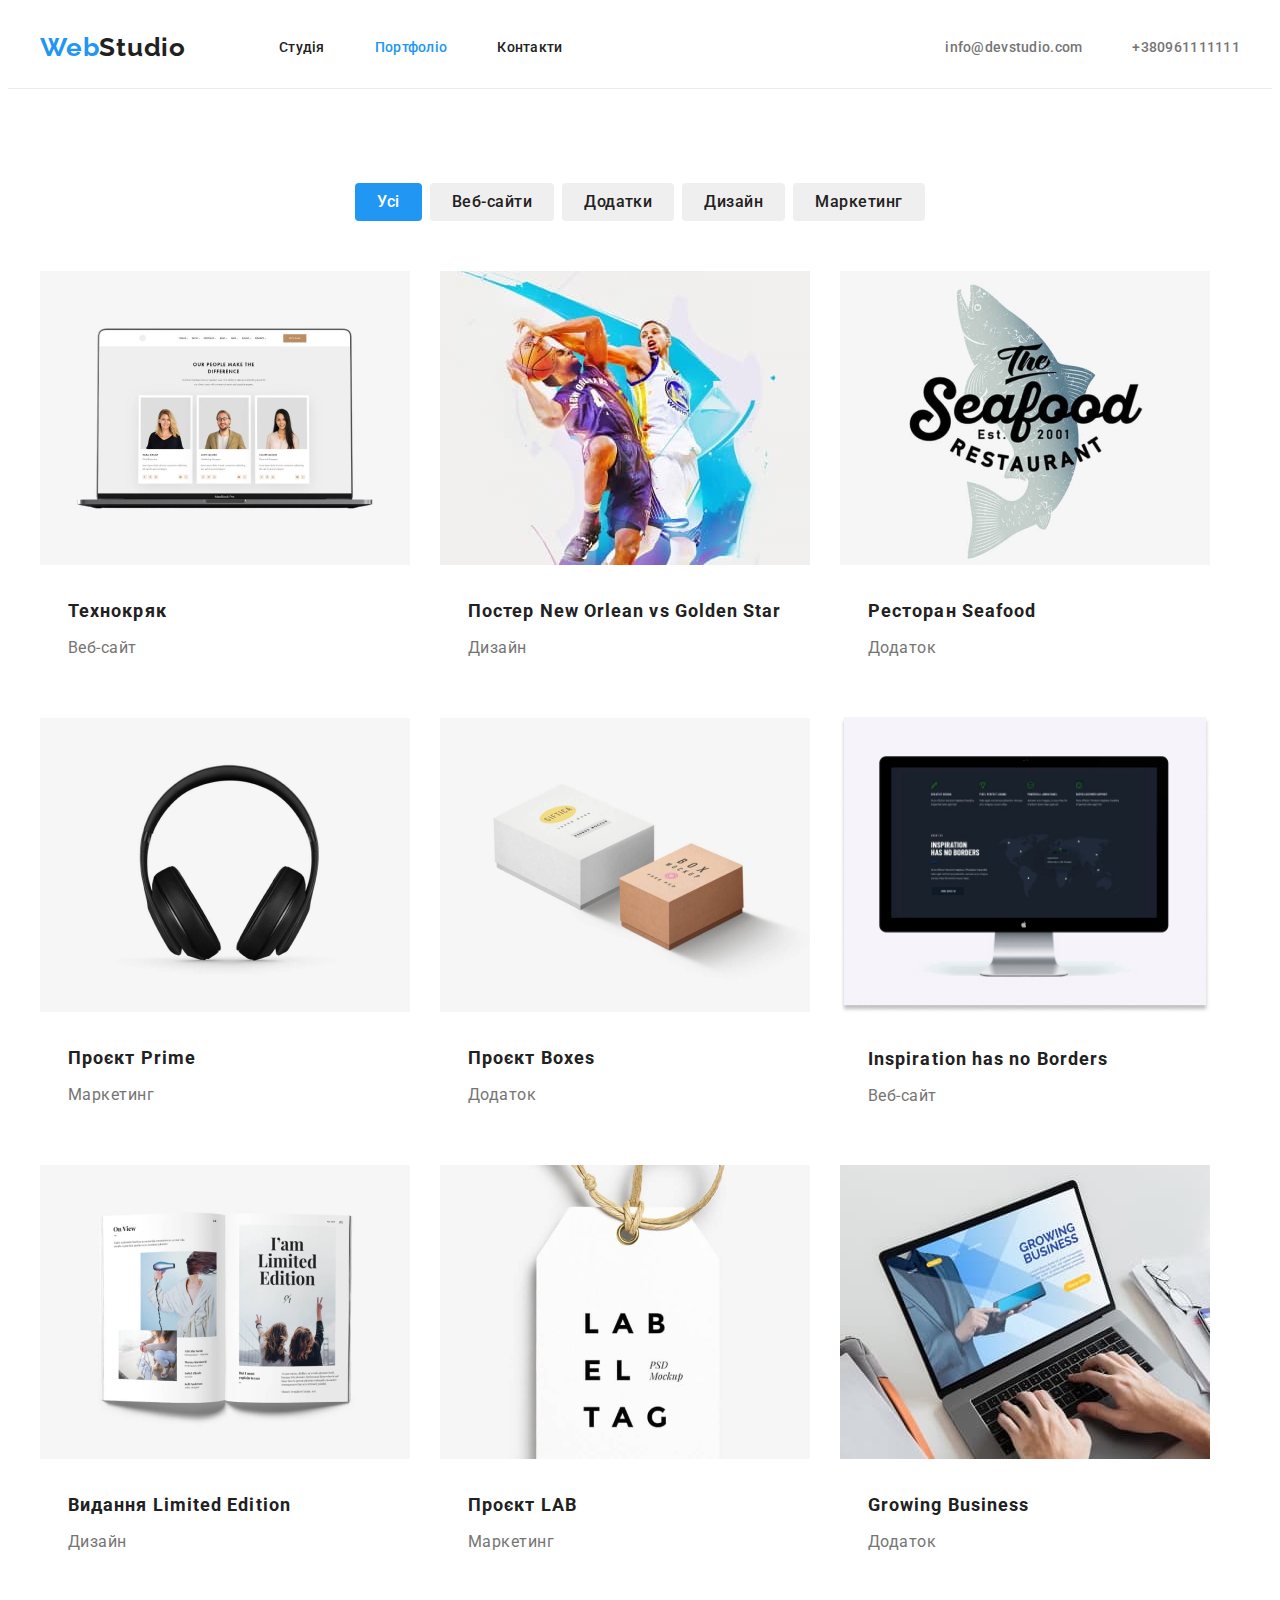
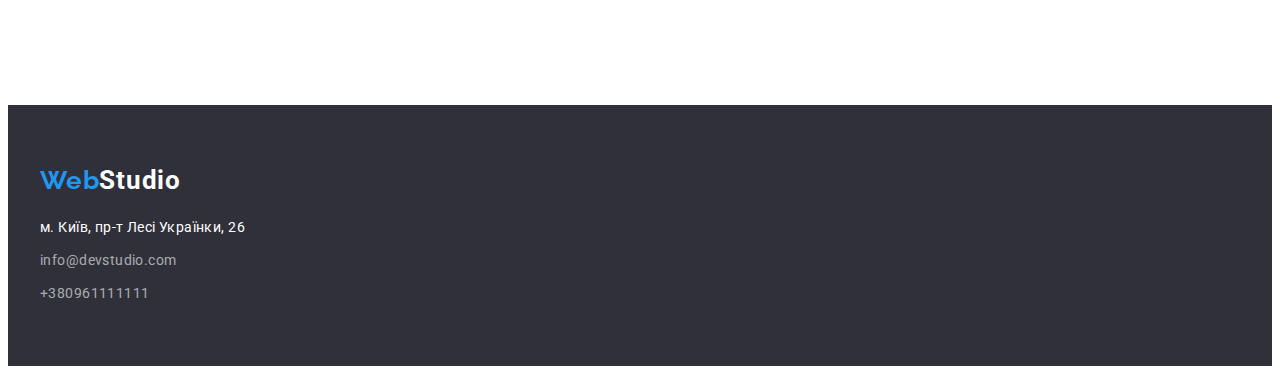
==== portfolio.html @ 46d32813 "доробив" ====
<!DOCTYPE html>
<html lang="en">

<head>
    <meta charset="UTF-8">
    <meta http-equiv="X-UA-Compatible" content="IE=edge">
    <meta name="viewport" content="width=device-width, initial-scale=1.0">
    <title>Document</title>
    <link
        href="https://fonts.googleapis.com/css2?family=Raleway:wght@700&family=Roboto:wght@400;500;700;900&display=swap"
        rel="stylesheet" />
    <link rel="stylesheet" href="https://cdnjs.cloudflare.com/ajax/libs/modern-normalize/1.1.0/modern-normalize.min.css"
        integrity="sha512-wpPYUAdjBVSE4KJnH1VR1HeZfpl1ub8YT/NKx4PuQ5NmX2tKuGu6U/JRp5y+Y8XG2tV+wKQpNHVUX03MfMFn9Q=="
        crossorigin="anonymous" referrerpolicy="no-referrer" />
        <link rel="stylesheet" href="./css/styles.css" />
</head>
    <body class="page">
        <!--Шапка сайта-->
    <header class="page-header">
        <div class="container">
            <nav class="main-nav">
                <a href="./index.html"><span class="logo">Web</span><span class="studio">Studio</span></a>
                <ul class="site-nav list">
                    <li class="item"><a href="./index.html" class="link">Студія</a></li>
                    <li class="item"><a href="Портфоліо" class="link current">Портфоліо</a></li>
                    <li class="item"><a href="Контакти" class="link">Контакти</a></li>
                </ul>
            </nav>
                <ul class="auth-nav list">
                    <li class="item"><a href="mailto:info@devstudio.com" class="link">info@devstudio.com</a></li>
                    <li class="item"><a href="tel:+380961111111" class="link">+380961111111</a></li>
                </ul>
        </div>
    </header>

    <!--Контент страници портфолио-->
    <section class="section">
      <div class="container">
        <ul class="button-list list">
            <li><button type="button" class="button-applications current">Усі</button></li>
            <li><button type="button" class="button-applications">Веб-сайти</button></li>
            <li><button type="button" class="button-applications">Додатки</button></li>
            <li><button type="button" class="button-applications">Дизайн</button></li>
            <li><button type="button" class="button-applications">Маркетинг</button></li>
        </ul>
      </div>
            <div class="container-img list">
                <a href="" class="flex-container">
                    <img src="./images/img6.jpg" alt="фото ноутбука" width="370">
                    <div class="desing-page">
                        <h2 class="desing-list">Технокряк</h2>
                        <p class="desing-title">Веб-сайт</p>
                    </div> 
                </a>
                      
                <a href="" class="flex-container">
                    <img src="./images/img7.jpg" alt="фото спортсмени" width="370">
                    <div class="desing-page">
                        <h2 class="desing-list">Постер New Orlean vs Golden Star</h2>
                        <p class="desing-title">Дизайн</p>
                    </div>
                </a>
            
                <a href="" class="flex-container">
                    <img src="./images/img8.jpg" alt="фото логотип ресторану" width="370">
                    <div class="desing-page">
                        <h2 class="desing-list">Ресторан Seafood</h2>
                        <p class="desing-title">Додаток</p>
                    </div>
                </a>
            
                <a href="" class="flex-container">
                    <img src="./images/img9.jpg" alt="фото навушники" width="370">
                    <div class="desing-page">
                        <h2 class="desing-list">Проєкт Prime</h2>
                        <p class="desing-title">Маркетинг</p>
                    </div>
                </a>
            
                <a href="" class="flex-container">
                    <img src="./images/img10.jpg" alt="фото коробок" width="370">
                    <div class="desing-page">
                        <h2 class="desing-list">Проєкт Boxes</h2>
                        <p class="desing-title">Додаток</p>
                    </div>
                </a>
            
                <a href="" class="flex-container">
                    <img src="./images/img11.jpg" alt="фото монітора" width="370">
                    <div class="desing-page">
                        <h2 class="desing-list">Inspiration has no Borders</h2>
                        <p class="desing-title">Веб-сайт</p>
                    </div>
                </a>
            
                <a href="" class="flex-container">
                    <img src="./images/img12.jpg" alt="фото книжки" width="370">
                    <div class="desing-page">
                        <h2 class="desing-list">Видання Limited Edition</h2>
                        <p class="desing-title">Дизайн</p>
                    </div>
                </a>
            
                <a href="" class="flex-container">
                    <img src="./images/img13.jpg" alt="фото етикетки" width="370">
                    <div class="desing-page">
                        <h2 class="desing-list">Проєкт LAB</h2>
                        <p class="desing-title">Маркетинг</p>
                    </div>
                </a>
           
                <a href="" class="flex-container">
                    <img src="./images/img14.jpg" alt="фото руки на ноутбуці" width="370">
                    <div class="desing-page">
                        <h2 class="desing-list">Growing Business</h2>
                        <p class="desing-title">Додаток</p>
                    </div>
                </a>
    </div>
    </section>

    <!--Футер-->

    <footer class="footer">
        <div class="container">
            <a href="./index.html" class="logotipo"><span class="logo">Web</span><span class="tipo">Studio</span></a>
    
            <address class="address">
                <a href="https://www.google.com.ua/maps/place/%D0%B1%D1%83%D0%BB.+%D0%9B%D0%B5%D1%81%D0%B8+%D0%A3%D0%BA%D1%80%D0%B0%D0%B8%D0%BD%D0%BA%D0%B8,+26,+%D0%9A%D0%B8%D0%B5%D0%B2,+02000/@50.4265807,30.5383858,17z/data=!3m1!4b1!4m5!3m4!1s0x40d4cf0e033ecbe9:0x57a4dffefec77da0!8m2!3d50.4265807!4d30.5383858?hl=ru"
                    target="_blank" rel="noopener noreferrer" class="address-city"> м. Київ, пр-т Лесі Українки, 26</a>
                <ul class="address-list">
                    <li class="top-list">
                        <a href="mailto:info@devstudio.com" class="address-mail">info@devstudio.com</a>
                    </li>
                    <li class="top-list">
                        <a href="tel:+380961111111" class="address-tel">+380961111111</a>
                    </li>
                </ul>
        </div>
        </address>
    </footer>
</body>

</html>
---- css/styles.css ----
:root {
  --primary-text-color: #212121;
  --title-text-color: #757575;
  --accent-color: #2196f3;
  --primary-white-color: #ffffff;
  --primary-black-color: #2f303a;
  --title-white-color: rgba(255, 255, 255, 0.6);
}

p, 
h1, 
h2, 
h3, 
h4, 
h5, 
h6 {
  margin: 0;
}

ul {
  margin: 0;
  padding-left: 0;
  list-style: none;
}

/* Шапка сайта */

body {
  background-color: var(--primary-white-color);
  color: var(--primary-text-color);
  font-family: roboto, sans-serif;
  letter-spacing: 0.03em;
}

.page-header {
  list-style: none;
  border-bottom: 1px solid #ececec;
}

.container {
  display: flex;
  justify-content: center;
  margin-left: auto;
  margin-right: auto;
  width: 1200px;
  padding-left: 15px;
  padding-right: 15px;
}

.list {
  padding: 0;
  margin: 0;
  list-style: none;
}

.link {
  text-decoration: none;
  margin: 0;
}

.main-nav {
  display: flex;
  align-items: center;
}

.auth-nav {
  display: flex;
  margin-left: auto;
}

a {
  text-decoration: none;
}

.button {
  cursor: pointer;
}

.section {
  padding-top: 94px;
  padding-bottom: 94px;
}

.site-nav {
  display: flex;
  margin-left: 93px;
}

.site-nav .item + .item {
  margin-left: 50px;
}

.logo {
  color: var(--accent-color);
  font-family: raleway;
  font-weight: 700;
  font-size: 26px;
  line-height: 1.2;
  letter-spacing: 0.03em;
  text-decoration: none;
}

.studio {
  color: var(--primary-text-color);
  font-family: raleway;
  font-weight: 700;
  font-size: 26px;
  line-height: 1.2;
  letter-spacing: 0.03em;
  text-decoration: none;
}

.auth-nav .item + .item {
  margin-left: 50px;
}

.site-nav .link {
  display: block;
  font-weight: 500;
  font-size: 14px;
  color: var(--primary-text-color);
  line-height: 1.14;
  letter-spacing: 0.02em;
  text-decoration: none;
  padding-top: 32px;
  padding-bottom: 32px;
}

.link:hover,
.link:focus {
  color: var(--accent-color);
}

.link.current {
  color: var(--accent-color);
  font-weight: 500;
  font-size: 14px;
  line-height: 1.14;
  letter-spacing: 0.02em;
  text-decoration: none;
}

.auth-nav .link:hover,
.auth-nav .link:focus {
  color: var(--accent-color);
}

.auth-nav .link {
  display: block;
  padding-top: 32px;
  padding-bottom: 32px;
  color: var(--title-text-color);
  font-weight: 500;
  font-size: 14px;
  line-height: 1.14;
  letter-spacing: 0.02em;
  text-decoration: none;
}

.auth-nav .link.current {
  color: var(--accent-color);
  font-weight: 500;
  font-size: 14px;
  line-height: 1.14;
  letter-spacing: 0.02em;
  text-decoration: none;
}

/* Герой */

.hero {
  text-align: center;
  background-color: var(--primary-black-color);
}

.hero-main {
  text-align: center;
  padding-top: 200px;
  padding-bottom: 200px;
  max-width: 1600px;
  margin: 0px auto;
}

.hero-title {
  margin-bottom: 30px; 
  color: var(--primary-white-color);
  font-weight: 900;
  font-size: 44px;
  line-height: 1.36;
  text-align: center;
  letter-spacing: 0.06em;
  text-transform: none;
}

.button-primary {
  display: inline-block;
  color: var(--primary-white-color);
  background-color: var(--accent-color);
  font-family: inherit;
  font-style: normal;
  font-weight: 700;
  font-size: 16px;
  line-height: 1.88;
  align-items: center;
  text-align: center;
  padding: 10px 32px;
  letter-spacing: 0.06em;
}

/* Особливості */

.section-list {
  padding-top: 94px;
}

.container-list {
  display: flex;
  text-decoration: none;
  justify-content: center;
}

.container-list .item + .item {
  margin-left: 30px;
}

.pec-title {
  margin-bottom: 10px;
  color: var(--primary-text-color);
  font-weight: 700;
  font-size: 14px;
  line-height: 1.14;
  letter-spacing: 0.03em;
}

.pec-text {
  width: 270px;
  color: var(--title-text-color);
  font-weight: 400;
  font-size: 14px;
  line-height: 1.7;
  letter-spacing: 0.03em;
}

/* Чим ми займаємося */

.what-doing {
  margin-bottom: 50px;
  text-align: center; 
  color: var(--primary-text-color);
  font-weight: 700;
  font-size: 36px;
  line-height: 1.17;
  letter-spacing: 0.03em;
  text-decoration: none;
}

.container-work {
  display: flex;
}

.image-work {
  display: block;
  width: 370px;
}

.container-work .item + .item {
  margin-left: 30px;
}

/* Наша команда */

.section-team {
  background-color: #F5F4FA;
  padding-top: 94px;
  padding-bottom: 94px;
}

.team-container {
  width: 270px;
  box-shadow: 0px 1px 3px rgba(0, 0, 0, 0.12), 0px 1px 1px rgba(0, 0, 0, 0.14),
  0px 2px 1px rgba(0, 0, 0, 0.2);
  border-radius: 0px 0px 4px 4px;
  background: #FFFFFF;
}

.team-list {
  display: flex;
}

.team-list .item + .item {
  margin-left: 30px;
}

.team-comand {
  padding: 30px;
}

.team {
  margin-bottom: 50px;
}

 .team-title {
  text-align: center;
  color: var(--primary-text-color);
  font-weight: 700;
  font-size: 36px;
  line-height: 1.17;
  letter-spacing: 0.03em;
  text-decoration: none;
}

.our-people {
  margin-bottom: 10px;
  text-align: center;
  color: var(--primary-text-color);
  font-weight: 500;
  font-size: 16px;
  line-height: 1.19;
  letter-spacing: 0.03em;
  text-decoration: none;
}

.people {
  text-align: center;
  color: var(--title-text-color);
  font-weight: 400;
  font-size: 16px;
  line-height: 1.19;
  letter-spacing: 0.03em;
  text-decoration: none;
}

.button-list {
  display: flex;
  justify-content: center;
  margin-bottom: 50px;
}

.button-list li:not(:first-child) {
  margin-left: 8px;
}

.button-applications {
  display: inline-block;
  text-align: center;
  cursor: pointer;
  border-radius: 4px;
  padding: 6px 22px;
  color: var(--primary-text-color);
  font-family: 'Roboto';
  font-style: normal;
  font-weight: 500;
  font-size: 16px;
  line-height: 1.62;
  text-align: center;
  letter-spacing: 0.03em;
  border-style: none;
}

.button-applications:hover,
.button-applications:focus {
  color: var(--accent-color);
}

.container-img {
  display: flex;
  flex-wrap: wrap;
  align-items: center;
  width: 1200px;
  padding-left: 15px;
  padding-right: 15px;
  margin: auto;
}

.flex-container {
  width: 370px;
  margin-right: 30px;
  margin-bottom: 30px;
}

.desing-page {
  padding: 20px 24px;
  border: 4px solid var(--primary-white-color);
}

.flex-container:nth-child(3n) {
  margin-right: 0;
}

.flex-container:nth-last-child(-1 + 3n) {
  margin-bottom: 0;
}

.desing-list {
  margin-bottom: 4px;
  color: var(--primary-text-color);
  font-weight: 700;
  font-size: 18px;
  line-height: 2;
  letter-spacing: 0.06em;
  text-decoration: none;
}

.desing-title {
  color: var(--title-text-color);
  font-weight: 400;
  font-size: 16px;
  line-height: 1.88;
  letter-spacing: 0.03em;
  text-decoration: none;
}

.button-applications.current {
color: var(--primary-white-color);
    background-color: var(--accent-color);
}

/* Футер */

.footer {
  display: flex;
  justify-content: flex-start;
  align-content: flex-start;
  padding-top: 60px;
  padding-bottom: 60px;
  background-color: var(--primary-black-color);
}

.footer .container {
  display: block;
  justify-content: flex-start;
  align-content: flex-start;
}

.address-list {
 margin-top: 9px;
}

.address-list .address-mail .address-tel {
  text-decoration: none;
  font-style: normal;
}

.address {
  margin-top: 20px;
}

.address-city:hover,
.address-city:focus {
  color: var(--accent-color);
}

.address-mail:hover,
.address-mail:focus {
  color: var(--accent-color);
}

.address-tel:hover,
.address-tel:focus {
  color: var(--accent-color);
}

.top-list {
  margin-top: 9px;
}

.address-city {
  color: var(--primary-white-color);
  font-family: "Roboto";
  font-style: normal;
  font-weight: 400;
  font-size: 14px;
  line-height: 1.71;
  letter-spacing: 0.03em;
  text-decoration: none;
}

.address-mail {
  color: var(--title-white-color);
  font-family: "Roboto";
  font-style: normal;
  font-weight: 400;
  font-size: 14px;
  line-height: 1.71;
  letter-spacing: 0.03em;
  text-decoration: none;
}

.address-tel {
  color: var(--title-white-color);
  font-family: "Roboto";
  font-style: normal;
  font-weight: 400;
  font-size: 14px;
  line-height: 1.71;
  letter-spacing: 0.03em;
  text-decoration: none;
}

.tipo {
  color: var(--primary-white-color);
  font-weight: 700;
  font-size: 26px;
  line-height: 1.2;
  letter-spacing: 0.03em;
  text-decoration: none;
}
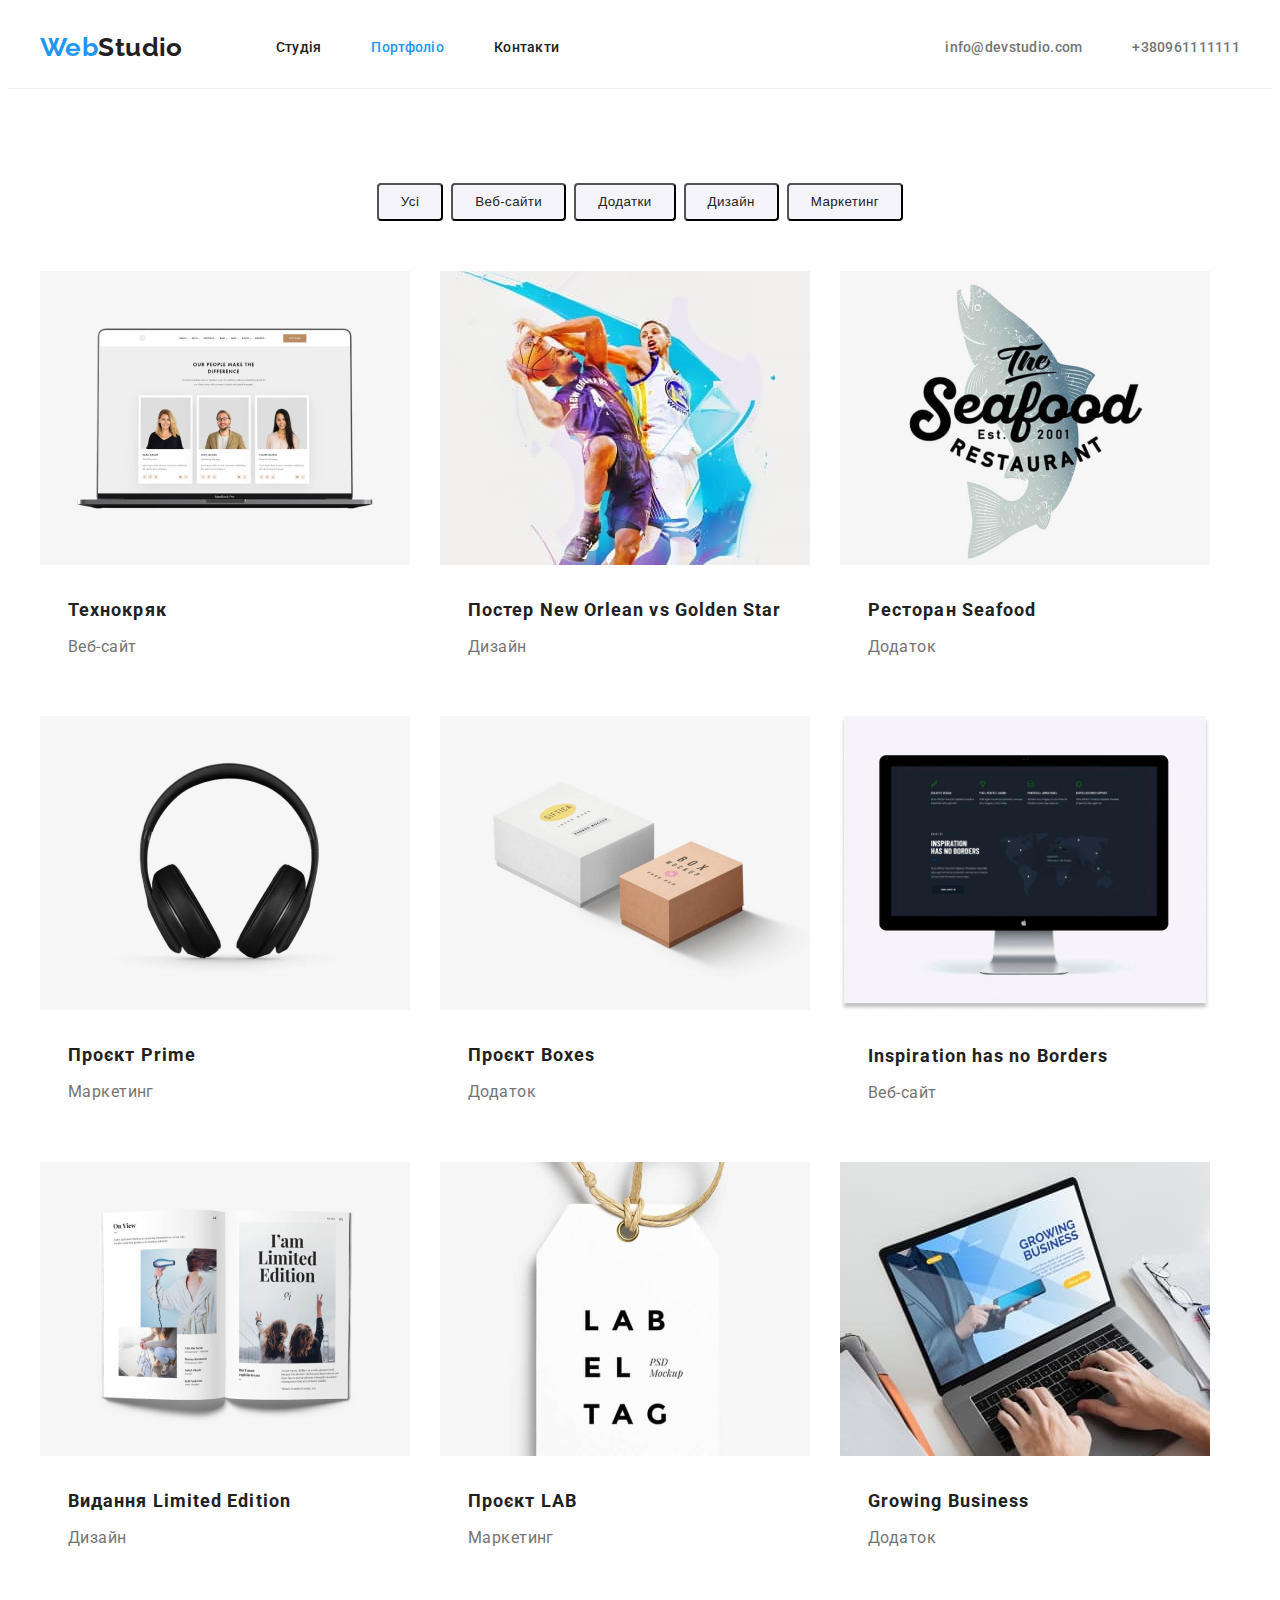
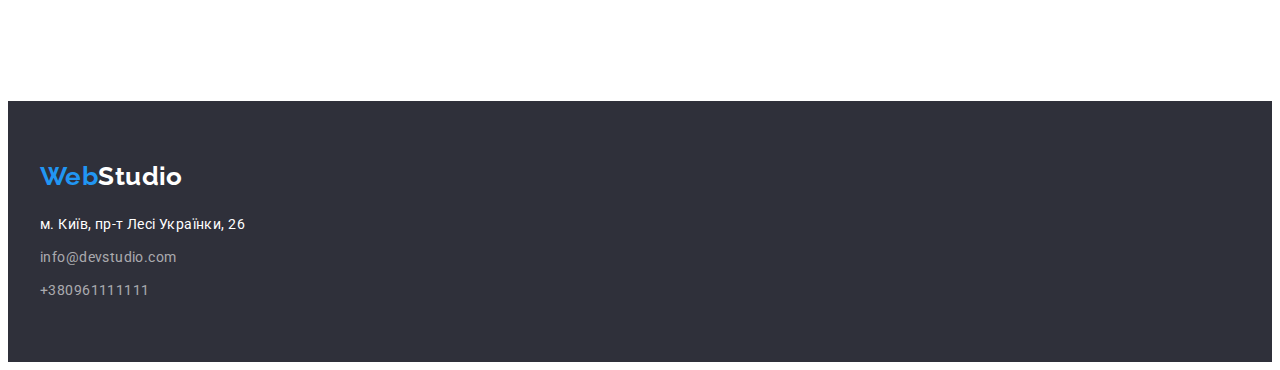
==== commit 39e24edb: "коригування" ====
--- a/portfolio.html
+++ b/portfolio.html
@@ -19,29 +19,30 @@
     <header class="page-header">
         <div class="container">
             <nav class="main-nav">
-                <a href="./index.html"><span class="logo">Web</span><span class="studio">Studio</span></a>
+                <a href="./index.html" class="logotipo"><span class="logo">Web</span><span class="studio">Studio</span></a>
                 <ul class="site-nav list">
                     <li class="item"><a href="./index.html" class="link">Студія</a></li>
                     <li class="item"><a href="Портфоліо" class="link current">Портфоліо</a></li>
                     <li class="item"><a href="Контакти" class="link">Контакти</a></li>
                 </ul>
             </nav>
-                <ul class="auth-nav list">
+                <ul class="contact-link list">
                     <li class="item"><a href="mailto:info@devstudio.com" class="link">info@devstudio.com</a></li>
                     <li class="item"><a href="tel:+380961111111" class="link">+380961111111</a></li>
                 </ul>
         </div>
     </header>
-
+    <main>
     <!--Контент страници портфолио-->
     <section class="section">
+        <h1></h1>
       <div class="container">
-        <ul class="button-list list">
-            <li><button type="button" class="button-applications current">Усі</button></li>
-            <li><button type="button" class="button-applications">Веб-сайти</button></li>
-            <li><button type="button" class="button-applications">Додатки</button></li>
-            <li><button type="button" class="button-applications">Дизайн</button></li>
-            <li><button type="button" class="button-applications">Маркетинг</button></li>
+        <ul class="btns list">
+            <li><button type="button" class="btn-style">Усі</button></li>
+            <li><button type="button" class="btn-style">Веб-сайти</button></li>
+            <li><button type="button" class="btn-style">Додатки</button></li>
+            <li><button type="button" class="btn-style">Дизайн</button></li>
+            <li><button type="button" class="btn-style">Маркетинг</button></li>
         </ul>
       </div>
             <div class="container-img list">
@@ -118,7 +119,7 @@
                 </a>
     </div>
     </section>
-
+    </main>
     <!--Футер-->
 
     <footer class="footer">
@@ -136,8 +137,8 @@
                         <a href="tel:+380961111111" class="address-tel">+380961111111</a>
                     </li>
                 </ul>
+        </address>
         </div>
-        </address>
     </footer>
 </body>
 
--- a/css/styles.css
+++ b/css/styles.css
@@ -29,6 +29,7 @@
   background-color: var(--primary-white-color);
   color: var(--primary-text-color);
   font-family: roboto, sans-serif;
+  font-size: 14px;
   letter-spacing: 0.03em;
 }
 
@@ -63,7 +64,7 @@
   align-items: center;
 }
 
-.auth-nav {
+.contact-link {
   display: flex;
   margin-left: auto;
 }
@@ -90,34 +91,26 @@
   margin-left: 50px;
 }
 
-.logo {
+.logotipo {
   color: var(--accent-color);
   font-family: raleway;
   font-weight: 700;
   font-size: 26px;
   line-height: 1.2;
-  letter-spacing: 0.03em;
   text-decoration: none;
 }
 
 .studio {
   color: var(--primary-text-color);
-  font-family: raleway;
-  font-weight: 700;
-  font-size: 26px;
-  line-height: 1.2;
-  letter-spacing: 0.03em;
-  text-decoration: none;
-}
-
-.auth-nav .item + .item {
+}
+
+.contact-link .item + .item {
   margin-left: 50px;
 }
 
 .site-nav .link {
   display: block;
   font-weight: 500;
-  font-size: 14px;
   color: var(--primary-text-color);
   line-height: 1.14;
   letter-spacing: 0.02em;
@@ -134,33 +127,30 @@
 .link.current {
   color: var(--accent-color);
   font-weight: 500;
-  font-size: 14px;
   line-height: 1.14;
   letter-spacing: 0.02em;
   text-decoration: none;
 }
 
-.auth-nav .link:hover,
-.auth-nav .link:focus {
-  color: var(--accent-color);
-}
-
-.auth-nav .link {
+.contact-link .link:hover,
+.contact-link .link:focus {
+  color: var(--accent-color);
+}
+
+.contact-link .link {
   display: block;
   padding-top: 32px;
   padding-bottom: 32px;
   color: var(--title-text-color);
   font-weight: 500;
-  font-size: 14px;
   line-height: 1.14;
   letter-spacing: 0.02em;
   text-decoration: none;
 }
 
-.auth-nav .link.current {
-  color: var(--accent-color);
-  font-weight: 500;
-  font-size: 14px;
+.contact-link .link.current {
+  color: var(--accent-color);
+  font-weight: 500;
   line-height: 1.14;
   letter-spacing: 0.02em;
   text-decoration: none;
@@ -190,6 +180,7 @@
   text-align: center;
   letter-spacing: 0.06em;
   text-transform: none;
+  text-transform: uppercase;
 }
 
 .button-primary {
@@ -226,19 +217,13 @@
 .pec-title {
   margin-bottom: 10px;
   color: var(--primary-text-color);
-  font-weight: 700;
-  font-size: 14px;
   line-height: 1.14;
-  letter-spacing: 0.03em;
 }
 
 .pec-text {
   width: 270px;
   color: var(--title-text-color);
-  font-weight: 400;
-  font-size: 14px;
   line-height: 1.7;
-  letter-spacing: 0.03em;
 }
 
 /* Чим ми займаємося */
@@ -247,11 +232,8 @@
   margin-bottom: 50px;
   text-align: center; 
   color: var(--primary-text-color);
-  font-weight: 700;
   font-size: 36px;
   line-height: 1.17;
-  letter-spacing: 0.03em;
-  text-decoration: none;
 }
 
 .container-work {
@@ -302,10 +284,8 @@
  .team-title {
   text-align: center;
   color: var(--primary-text-color);
-  font-weight: 700;
   font-size: 36px;
   line-height: 1.17;
-  letter-spacing: 0.03em;
   text-decoration: none;
 }
 
@@ -316,50 +296,40 @@
   font-weight: 500;
   font-size: 16px;
   line-height: 1.19;
-  letter-spacing: 0.03em;
-  text-decoration: none;
 }
 
 .people {
   text-align: center;
   color: var(--title-text-color);
-  font-weight: 400;
   font-size: 16px;
   line-height: 1.19;
-  letter-spacing: 0.03em;
-  text-decoration: none;
-}
-
-.button-list {
+}
+
+.btns {
   display: flex;
   justify-content: center;
   margin-bottom: 50px;
 }
 
-.button-list li:not(:first-child) {
+.btns li:not(:first-child) {
   margin-left: 8px;
 }
 
-.button-applications {
-  display: inline-block;
-  text-align: center;
-  cursor: pointer;
+.btns .btn-style {
+  background-color: #f5f4fa;
+  color: var(--primiry);
+  font-weight: 500;
+  line-height: calc(26 / 16);
+  letter-spacing: 0.03em;
+  padding: 6px 22px;
   border-radius: 4px;
-  padding: 6px 22px;
-  color: var(--primary-text-color);
-  font-family: 'Roboto';
-  font-style: normal;
-  font-weight: 500;
-  font-size: 16px;
-  line-height: 1.62;
-  text-align: center;
-  letter-spacing: 0.03em;
-  border-style: none;
-}
-
-.button-applications:hover,
-.button-applications:focus {
-  color: var(--accent-color);
+  box-shadow: none;
+}
+
+.btns .btn-style:hover,
+.btns .btn-style:focus {
+  background-color:var(--accent-color)
+  color: var(--primary-white-color: #ffffff);
 }
 
 .container-img {
@@ -403,16 +373,14 @@
 
 .desing-title {
   color: var(--title-text-color);
-  font-weight: 400;
   font-size: 16px;
   line-height: 1.88;
-  letter-spacing: 0.03em;
   text-decoration: none;
 }
 
 .button-applications.current {
-color: var(--primary-white-color);
-    background-color: var(--accent-color);
+  color: var(--primary-white-color);
+  background-color: var(--accent-color);
 }
 
 /* Футер */
@@ -445,11 +413,6 @@
   margin-top: 20px;
 }
 
-.address-city:hover,
-.address-city:focus {
-  color: var(--accent-color);
-}
-
 .address-mail:hover,
 .address-mail:focus {
   color: var(--accent-color);
@@ -466,42 +429,25 @@
 
 .address-city {
   color: var(--primary-white-color);
-  font-family: "Roboto";
   font-style: normal;
-  font-weight: 400;
-  font-size: 14px;
   line-height: 1.71;
-  letter-spacing: 0.03em;
   text-decoration: none;
 }
 
 .address-mail {
   color: var(--title-white-color);
-  font-family: "Roboto";
   font-style: normal;
-  font-weight: 400;
-  font-size: 14px;
   line-height: 1.71;
-  letter-spacing: 0.03em;
   text-decoration: none;
 }
 
 .address-tel {
   color: var(--title-white-color);
-  font-family: "Roboto";
   font-style: normal;
-  font-weight: 400;
-  font-size: 14px;
   line-height: 1.71;
-  letter-spacing: 0.03em;
   text-decoration: none;
 }
 
 .tipo {
   color: var(--primary-white-color);
-  font-weight: 700;
-  font-size: 26px;
-  line-height: 1.2;
-  letter-spacing: 0.03em;
-  text-decoration: none;
-}
+}
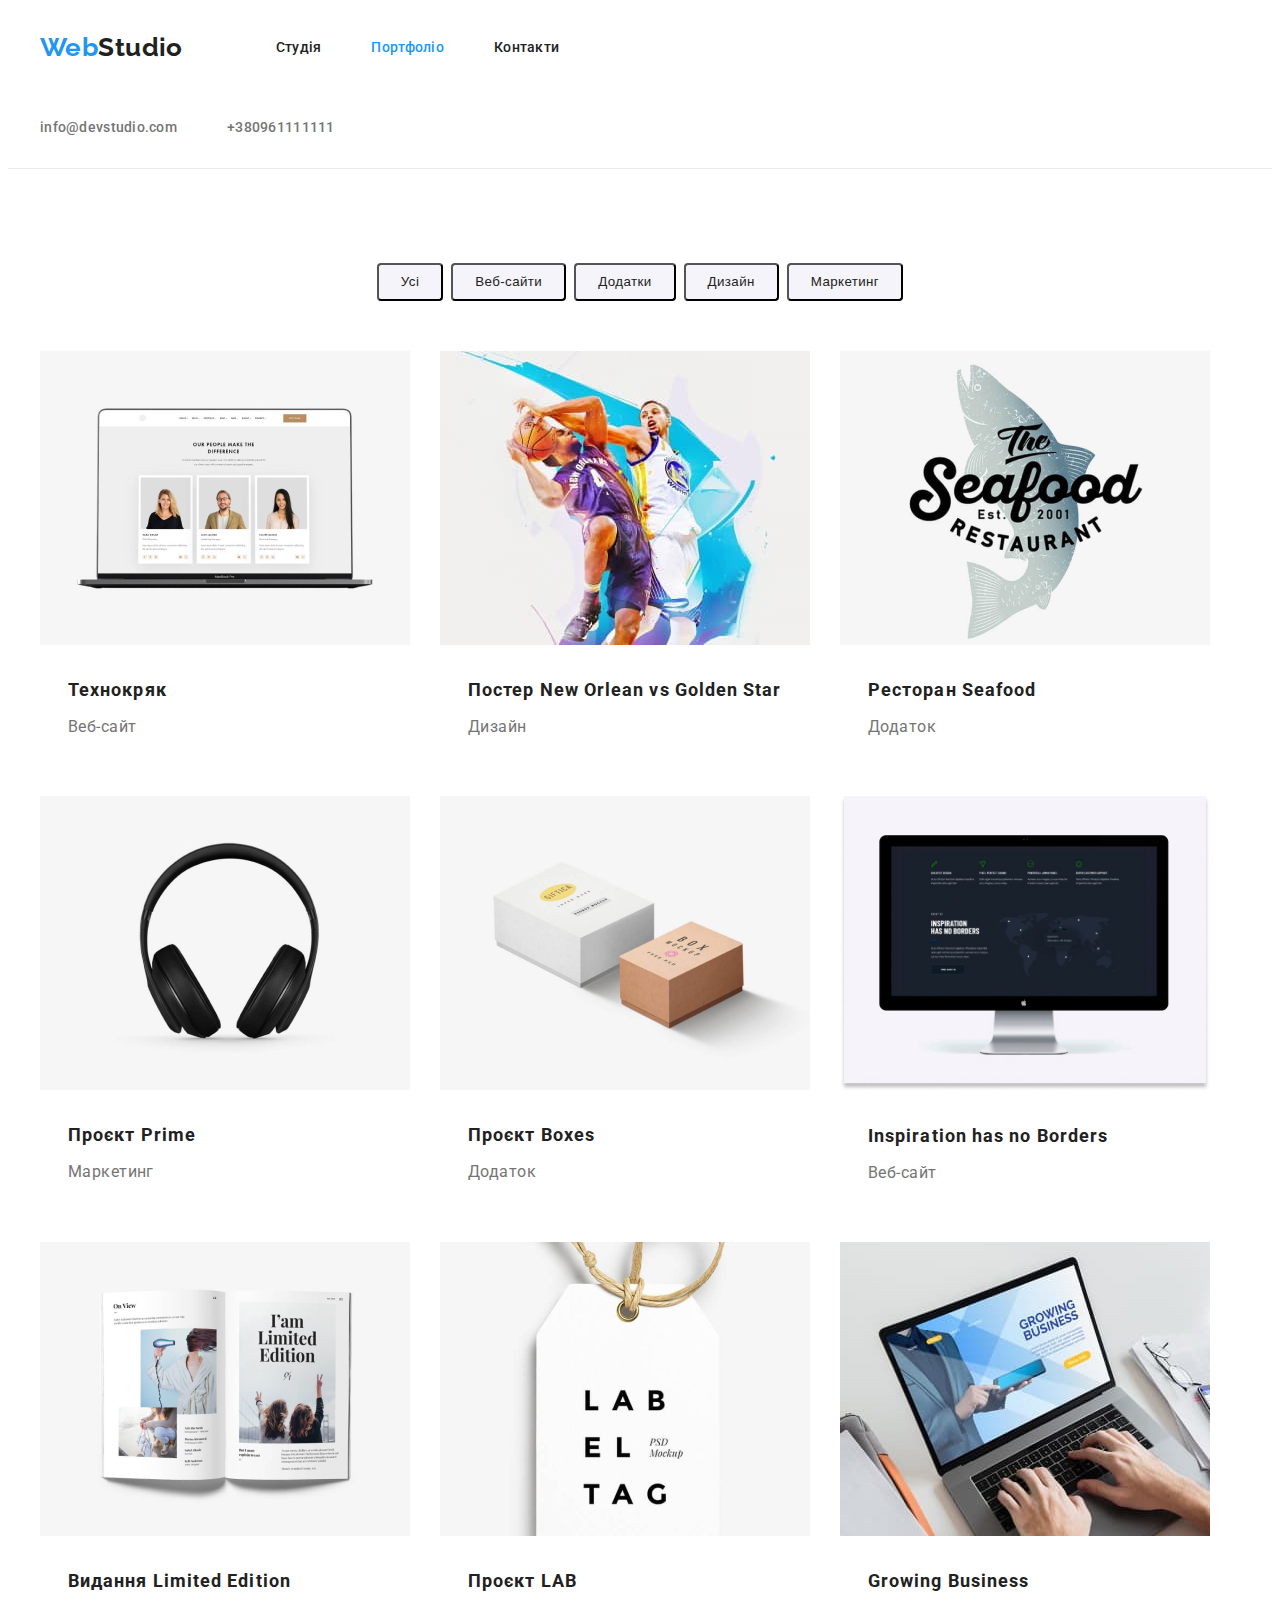
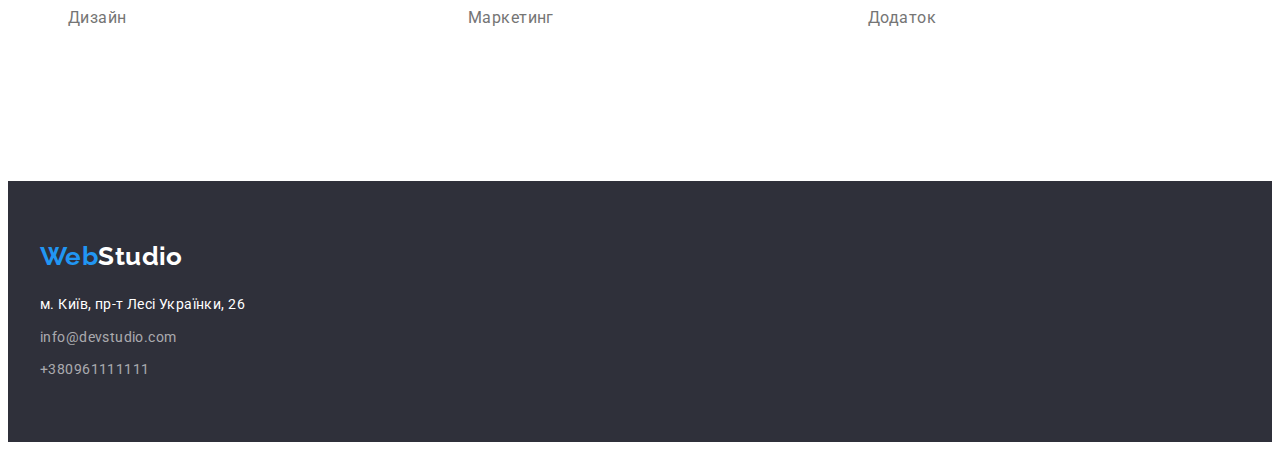
==== commit 8363736f: "коригування" ====
--- a/portfolio.html
+++ b/portfolio.html
@@ -19,7 +19,7 @@
     <header class="page-header">
         <div class="container">
             <nav class="main-nav">
-                <a href="./index.html" class="logotipo"><span class="logo">Web</span><span class="studio">Studio</span></a>
+                <a href="./index.html" class="logo"><span>Web</span><span class="studio">Studio</span></a>
                 <ul class="site-nav list">
                     <li class="item"><a href="./index.html" class="link">Студія</a></li>
                     <li class="item"><a href="Портфоліо" class="link current">Портфоліо</a></li>
@@ -124,12 +124,12 @@
 
     <footer class="footer">
         <div class="container">
-            <a href="./index.html" class="logotipo"><span class="logo">Web</span><span class="tipo">Studio</span></a>
+            <a href="./index.html" class="logo"><span>Web</span><span class="tipo">Studio</span></a>
     
             <address class="address">
-                <a href="https://www.google.com.ua/maps/place/%D0%B1%D1%83%D0%BB.+%D0%9B%D0%B5%D1%81%D0%B8+%D0%A3%D0%BA%D1%80%D0%B0%D0%B8%D0%BD%D0%BA%D0%B8,+26,+%D0%9A%D0%B8%D0%B5%D0%B2,+02000/@50.4265807,30.5383858,17z/data=!3m1!4b1!4m5!3m4!1s0x40d4cf0e033ecbe9:0x57a4dffefec77da0!8m2!3d50.4265807!4d30.5383858?hl=ru"
-                    target="_blank" rel="noopener noreferrer" class="address-city"> м. Київ, пр-т Лесі Українки, 26</a>
                 <ul class="address-list">
+                    <li><a href="https://www.google.com.ua/maps/place/%D0%B1%D1%83%D0%BB.+%D0%9B%D0%B5%D1%81%D0%B8+%D0%A3%D0%BA%D1%80%D0%B0%D0%B8%D0%BD%D0%BA%D0%B8,+26,+%D0%9A%D0%B8%D0%B5%D0%B2,+02000/@50.4265807,30.5383858,17z/data=!3m1!4b1!4m5!3m4!1s0x40d4cf0e033ecbe9:0x57a4dffefec77da0!8m2!3d50.4265807!4d30.5383858?hl=ru"
+                        target="_blank" rel="noopener noreferrer" class="address-city"> м. Київ, пр-т Лесі Українки, 26</a></li>
                     <li class="top-list">
                         <a href="mailto:info@devstudio.com" class="address-mail">info@devstudio.com</a>
                     </li>
--- a/css/styles.css
+++ b/css/styles.css
@@ -34,13 +34,10 @@
 }
 
 .page-header {
-  list-style: none;
   border-bottom: 1px solid #ececec;
 }
 
 .container {
-  display: flex;
-  justify-content: center;
   margin-left: auto;
   margin-right: auto;
   width: 1200px;
@@ -91,7 +88,7 @@
   margin-left: 50px;
 }
 
-.logotipo {
+.logo {
   color: var(--accent-color);
   font-family: raleway;
   font-weight: 700;
@@ -159,16 +156,9 @@
 /* Герой */
 
 .hero {
+  padding: 200px 0;
   text-align: center;
   background-color: var(--primary-black-color);
-}
-
-.hero-main {
-  text-align: center;
-  padding-top: 200px;
-  padding-bottom: 200px;
-  max-width: 1600px;
-  margin: 0px auto;
 }
 
 .hero-title {
@@ -196,6 +186,7 @@
   text-align: center;
   padding: 10px 32px;
   letter-spacing: 0.06em;
+  border-radius: 4px;
 }
 
 /* Особливості */
@@ -328,8 +319,8 @@
 
 .btns .btn-style:hover,
 .btns .btn-style:focus {
-  background-color:var(--accent-color)
-  color: var(--primary-white-color: #ffffff);
+  background-color:var(--accent-color);
+  color: var(--primary-white-color);
 }
 
 .container-img {
@@ -386,9 +377,6 @@
 /* Футер */
 
 .footer {
-  display: flex;
-  justify-content: flex-start;
-  align-content: flex-start;
   padding-top: 60px;
   padding-bottom: 60px;
   background-color: var(--primary-black-color);
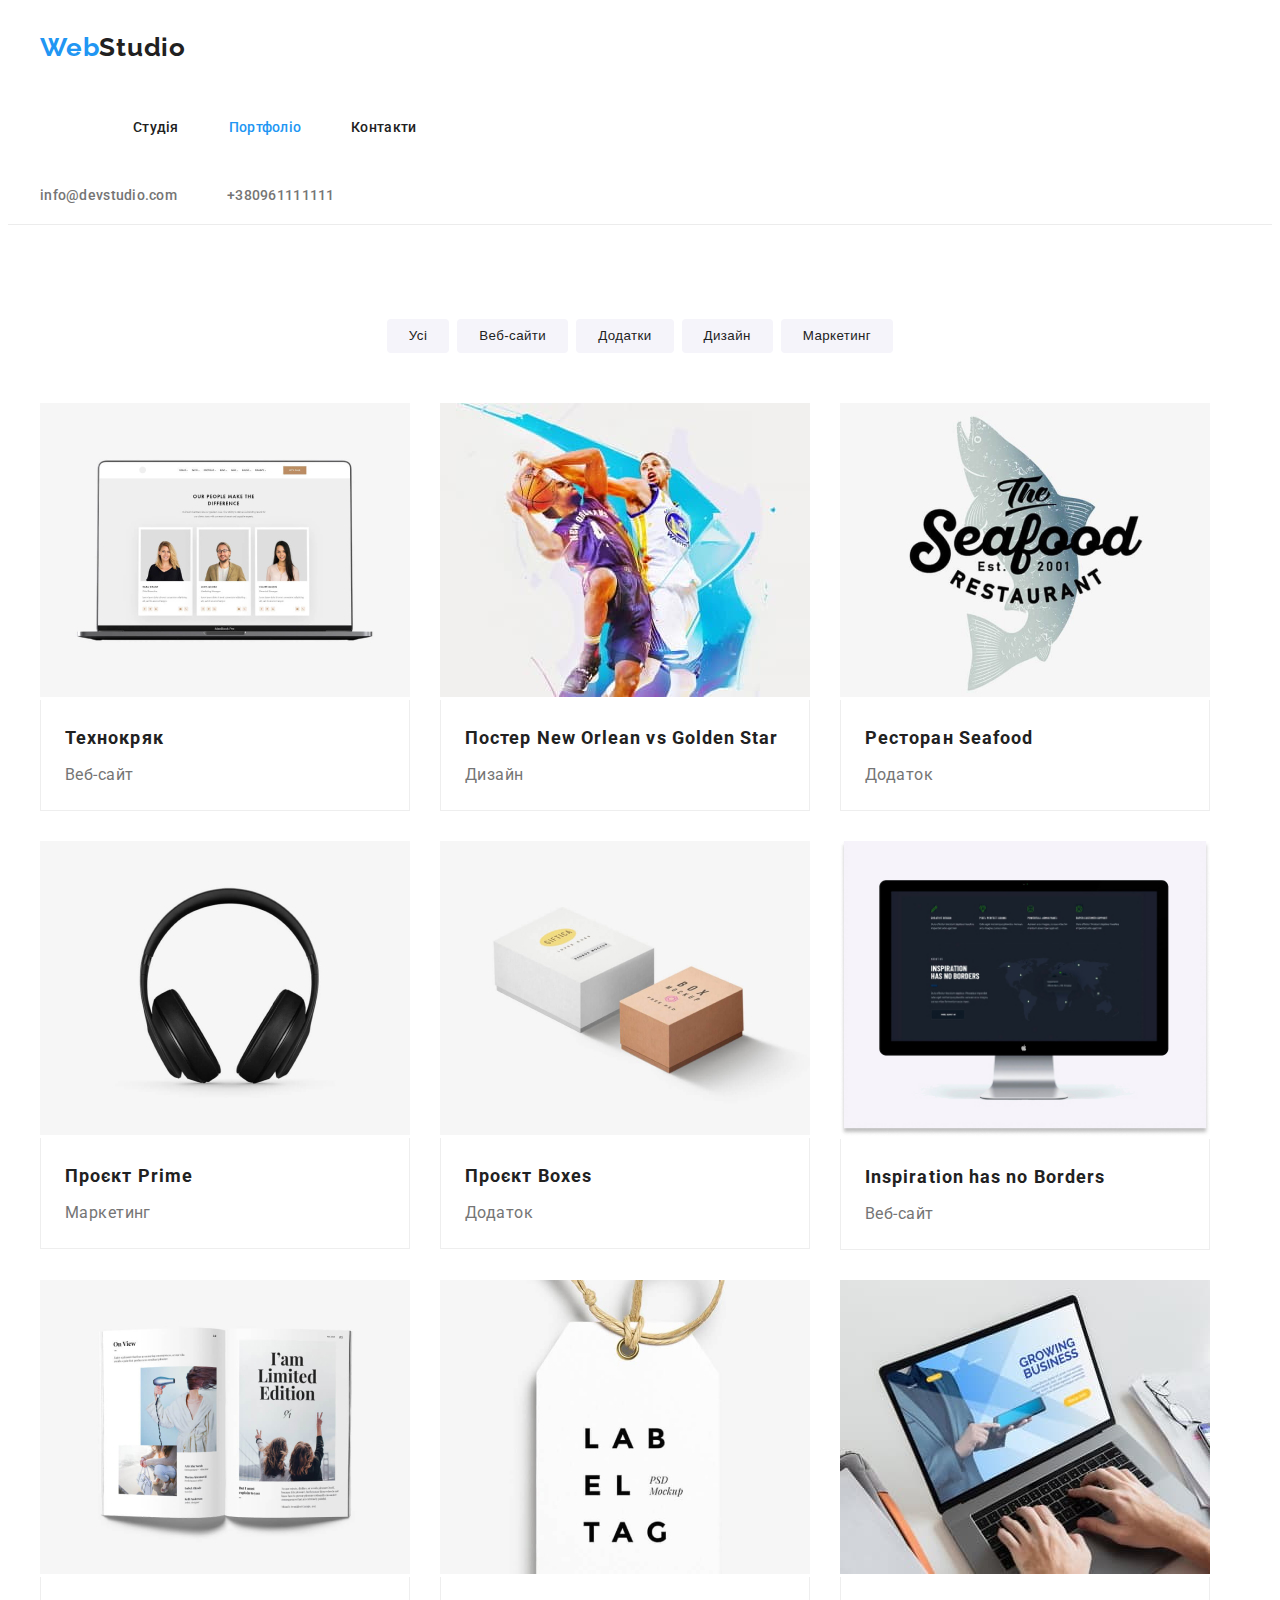
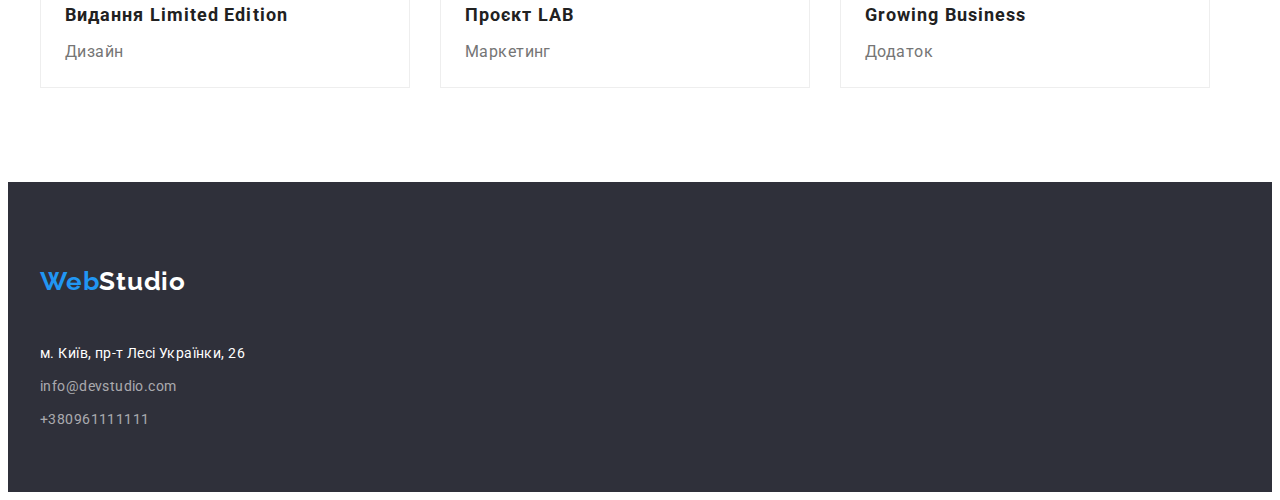
==== commit 67617047: "коригування" ====
--- a/portfolio.html
+++ b/portfolio.html
@@ -20,104 +20,114 @@
         <div class="container">
             <nav class="main-nav">
                 <a href="./index.html" class="logo"><span>Web</span><span class="studio">Studio</span></a>
-                <ul class="site-nav list">
-                    <li class="item"><a href="./index.html" class="link">Студія</a></li>
-                    <li class="item"><a href="Портфоліо" class="link current">Портфоліо</a></li>
-                    <li class="item"><a href="Контакти" class="link">Контакти</a></li>
+                <ul class="nav-link list">
+                    <li><a href="./index.html" class="link">Студія</a></li>
+                    <li><a href="Портфоліо" class="link current">Портфоліо</a></li>
+                    <li><a href="Контакти" class="link">Контакти</a></li>
                 </ul>
             </nav>
                 <ul class="contact-link list">
-                    <li class="item"><a href="mailto:info@devstudio.com" class="link">info@devstudio.com</a></li>
-                    <li class="item"><a href="tel:+380961111111" class="link">+380961111111</a></li>
+                    <li><a href="mailto:info@devstudio.com" class="link">info@devstudio.com</a></li>
+                    <li><a href="tel:+380961111111" class="link">+380961111111</a></li>
                 </ul>
         </div>
     </header>
     <main>
     <!--Контент страници портфолио-->
     <section class="section">
-        <h1></h1>
-      <div class="container">
-        <ul class="btns list">
-            <li><button type="button" class="btn-style">Усі</button></li>
-            <li><button type="button" class="btn-style">Веб-сайти</button></li>
-            <li><button type="button" class="btn-style">Додатки</button></li>
-            <li><button type="button" class="btn-style">Дизайн</button></li>
-            <li><button type="button" class="btn-style">Маркетинг</button></li>
-        </ul>
-      </div>
-            <div class="container-img list">
-                <a href="" class="flex-container">
-                    <img src="./images/img6.jpg" alt="фото ноутбука" width="370">
-                    <div class="desing-page">
-                        <h2 class="desing-list">Технокряк</h2>
-                        <p class="desing-title">Веб-сайт</p>
-                    </div> 
-                </a>
-                      
-                <a href="" class="flex-container">
-                    <img src="./images/img7.jpg" alt="фото спортсмени" width="370">
-                    <div class="desing-page">
-                        <h2 class="desing-list">Постер New Orlean vs Golden Star</h2>
-                        <p class="desing-title">Дизайн</p>
-                    </div>
-                </a>
-            
-                <a href="" class="flex-container">
-                    <img src="./images/img8.jpg" alt="фото логотип ресторану" width="370">
-                    <div class="desing-page">
-                        <h2 class="desing-list">Ресторан Seafood</h2>
-                        <p class="desing-title">Додаток</p>
-                    </div>
-                </a>
-            
-                <a href="" class="flex-container">
-                    <img src="./images/img9.jpg" alt="фото навушники" width="370">
-                    <div class="desing-page">
-                        <h2 class="desing-list">Проєкт Prime</h2>
-                        <p class="desing-title">Маркетинг</p>
-                    </div>
-                </a>
-            
-                <a href="" class="flex-container">
-                    <img src="./images/img10.jpg" alt="фото коробок" width="370">
-                    <div class="desing-page">
-                        <h2 class="desing-list">Проєкт Boxes</h2>
-                        <p class="desing-title">Додаток</p>
-                    </div>
-                </a>
-            
-                <a href="" class="flex-container">
-                    <img src="./images/img11.jpg" alt="фото монітора" width="370">
-                    <div class="desing-page">
-                        <h2 class="desing-list">Inspiration has no Borders</h2>
-                        <p class="desing-title">Веб-сайт</p>
-                    </div>
-                </a>
-            
-                <a href="" class="flex-container">
-                    <img src="./images/img12.jpg" alt="фото книжки" width="370">
-                    <div class="desing-page">
-                        <h2 class="desing-list">Видання Limited Edition</h2>
-                        <p class="desing-title">Дизайн</p>
-                    </div>
-                </a>
-            
-                <a href="" class="flex-container">
-                    <img src="./images/img13.jpg" alt="фото етикетки" width="370">
-                    <div class="desing-page">
-                        <h2 class="desing-list">Проєкт LAB</h2>
-                        <p class="desing-title">Маркетинг</p>
-                    </div>
-                </a>
-           
-                <a href="" class="flex-container">
-                    <img src="./images/img14.jpg" alt="фото руки на ноутбуці" width="370">
-                    <div class="desing-page">
-                        <h2 class="desing-list">Growing Business</h2>
-                        <p class="desing-title">Додаток</p>
-                    </div>
-                </a>
-    </div>
+        <h1 class="visually-hidden">Приклади робіт</h1>
+        <div class="container">
+            <ul class="btns list">
+                <li><button type="button" class="btn-style">Усі</button></li>
+                <li><button type="button" class="btn-style">Веб-сайти</button></li>
+                <li><button type="button" class="btn-style">Додатки</button></li>
+                <li><button type="button" class="btn-style">Дизайн</button></li>
+                <li><button type="button" class="btn-style">Маркетинг</button></li>
+            </ul>
+            <ul class="desing-page">
+                <li>
+                    <a class="items" href="">
+                        <img src="./images/img6.jpg" alt="фото ноутбука" width="370">
+                        <div class="desing-style">
+                            <h2 class="desing-list">Технокряк</h2>
+                            <p class="desing-title">Веб-сайт</p>
+                        </div>
+                    </a>
+                </li>
+                <li>
+                    <a class="items" href="">
+                        <img src="./images/img7.jpg" alt="фото спортсмени" width="370">
+                        <div class="desing-style">
+                            <h2 class="desing-list">Постер New Orlean vs Golden Star</h2>
+                            <p class="desing-title">Дизайн</p>
+                        </div>
+                    </a>
+                </li>
+                <li>
+                    <a class="items" href="">
+                        <img src="./images/img8.jpg" alt="фото логотип ресторану" width="370">
+                        <div class="desing-style">
+                            <h2 class="desing-list">Ресторан Seafood</h2>
+                            <p class="desing-title">Додаток</p>
+                        </div>
+                    </a>
+                </li>
+                <li>
+                    <a class="items" href="">
+                        <img src="./images/img9.jpg" alt="фото навушники" width="370">
+                        <div class="desing-style">
+                            <h2 class="desing-list">Проєкт Prime</h2>
+                            <p class="desing-title">Маркетинг</p>
+                        </div>
+                    </a>
+                </li>
+                <li>
+                    <a class="items" href="">
+                        <img src="./images/img10.jpg" alt="фото коробок" width="370">
+                        <div class="desing-style">
+                            <h2 class="desing-list">Проєкт Boxes</h2>
+                            <p class="desing-title">Додаток</p>
+                        </div>
+                    </a>
+                </li>
+                <li>
+                    <a class="items" href="">
+                        <img src="./images/img11.jpg" alt="фото монітора" width="370">
+                        <div class="desing-style">
+                            <h2 class="desing-list">Inspiration has no Borders</h2>
+                            <p class="desing-title">Веб-сайт</p>
+                        </div>
+                    </a>
+                </li>
+                <li>
+                    <a class="items" href="">
+                        <img src="./images/img12.jpg" alt="фото книжки" width="370">
+                        <div class="desing-style">
+                            <h2 class="desing-list">Видання Limited Edition</h2>
+                            <p class="desing-title">Дизайн</p>
+                        </div>
+                    </a>
+                </li>
+                <li>
+                    <a class="items" href="">
+                        <img src="./images/img13.jpg" alt="фото етикетки" width="370">
+                        <div class="desing-style">
+                            <h2 class="desing-list">Проєкт LAB</h2>
+                            <p class="desing-title">Маркетинг</p>
+                        </div>
+                    </a>
+                </li>
+                <li>
+                    <a class="items" href="">
+                        <img src="./images/img14.jpg" alt="фото руки на ноутбуці" width="370">
+                        <div class="desing-style">
+                            <h2 class="desing-list">Growing Business</h2>
+                            <p class="desing-title">Додаток</p>
+                        </div>
+                    </a>
+                </li>
+            </ul>
+        </div>
     </section>
     </main>
     <!--Футер-->
--- a/css/styles.css
+++ b/css/styles.css
@@ -34,6 +34,8 @@
 }
 
 .page-header {
+  display: flex;
+  align-items: center;
   border-bottom: 1px solid #ececec;
 }
 
@@ -56,16 +58,6 @@
   margin: 0;
 }
 
-.main-nav {
-  display: flex;
-  align-items: center;
-}
-
-.contact-link {
-  display: flex;
-  margin-left: auto;
-}
-
 a {
   text-decoration: none;
 }
@@ -79,41 +71,64 @@
   padding-bottom: 94px;
 }
 
-.site-nav {
-  display: flex;
+.nav-link,
+.contact-link {
+  display: flex;
+  align-items: center;
+}
+
+.nav-link {
   margin-left: 93px;
 }
 
-.site-nav .item + .item {
-  margin-left: 50px;
-}
 
 .logo {
   color: var(--accent-color);
-  font-family: raleway;
+  font-family: raleway, sans-serif;
+  font-size: 26px;
   font-weight: 700;
-  font-size: 26px;
-  line-height: 1.2;
-  text-decoration: none;
+  line-height: 1.19;
+  letter-spacing: 0.03em;
+  display: inline-block;
+  padding-top: 24px;
+  padding-bottom: 25px;
 }
 
 .studio {
   color: var(--primary-text-color);
+}
+
+.contact-link {
+  margin-left: auto;
 }
 
 .contact-link .item + .item {
   margin-left: 50px;
 }
 
-.site-nav .link {
+.nav-link li:not(:first-child),
+.contact-link li:not(:first-child) {
+  margin-left: 50px;
+}
+
+.nav-link .link {
   display: block;
   font-weight: 500;
   color: var(--primary-text-color);
   line-height: 1.14;
   letter-spacing: 0.02em;
   text-decoration: none;
-  padding-top: 32px;
-  padding-bottom: 32px;
+  padding: 32px 0px;
+  margin-top: 0px;
+}
+
+.link {
+  color: var(--title-text-colory);
+  font-size: 14px;
+  font-weight: 400;
+  line-height: 1.14;
+  letter-spacing: 0.03em;
+  margin-top: 10px;
 }
 
 .link:hover,
@@ -135,9 +150,9 @@
 }
 
 .contact-link .link {
-  display: block;
-  padding-top: 32px;
-  padding-bottom: 32px;
+  display: flex;
+  padding: 20px 0px;
+  margin-top: 0px;
   color: var(--title-text-color);
   font-weight: 500;
   line-height: 1.14;
@@ -162,6 +177,9 @@
 }
 
 .hero-title {
+  width: 800px;
+  margin-right: auto;
+  margin-left: auto;
   margin-bottom: 30px; 
   color: var(--primary-white-color);
   font-weight: 900;
@@ -169,7 +187,6 @@
   line-height: 1.36;
   text-align: center;
   letter-spacing: 0.06em;
-  text-transform: none;
   text-transform: uppercase;
 }
 
@@ -187,31 +204,29 @@
   padding: 10px 32px;
   letter-spacing: 0.06em;
   border-radius: 4px;
+  cursor: pointer;
 }
 
 /* Особливості */
 
-.section-list {
-  padding-top: 94px;
-}
-
-.container-list {
+.peculiarities {
   display: flex;
   text-decoration: none;
   justify-content: center;
 }
 
-.container-list .item + .item {
+.peculiarities .item + .item {
   margin-left: 30px;
 }
 
-.pec-title {
+.peculiarities-title {
   margin-bottom: 10px;
   color: var(--primary-text-color);
   line-height: 1.14;
-}
-
-.pec-text {
+  font-size: 14px;
+}
+
+.peculiarities-text {
   width: 270px;
   color: var(--title-text-color);
   line-height: 1.7;
@@ -219,7 +234,7 @@
 
 /* Чим ми займаємося */
 
-.what-doing {
+.section-title {
   margin-bottom: 50px;
   text-align: center; 
   color: var(--primary-text-color);
@@ -241,12 +256,6 @@
 }
 
 /* Наша команда */
-
-.section-team {
-  background-color: #F5F4FA;
-  padding-top: 94px;
-  padding-bottom: 94px;
-}
 
 .team-container {
   width: 270px;
@@ -272,15 +281,8 @@
   margin-bottom: 50px;
 }
 
- .team-title {
-  text-align: center;
-  color: var(--primary-text-color);
-  font-size: 36px;
-  line-height: 1.17;
-  text-decoration: none;
-}
-
-.our-people {
+
+.team-name {
   margin-bottom: 10px;
   text-align: center;
   color: var(--primary-text-color);
@@ -289,7 +291,7 @@
   line-height: 1.19;
 }
 
-.people {
+.team-position {
   text-align: center;
   color: var(--title-text-color);
   font-size: 16px;
@@ -315,6 +317,8 @@
   padding: 6px 22px;
   border-radius: 4px;
   box-shadow: none;
+  cursor: pointer;
+  border: none;
 }
 
 .btns .btn-style:hover,
@@ -323,33 +327,39 @@
   color: var(--primary-white-color);
 }
 
-.container-img {
+.items {
+  display: inline-block;
+}
+
+.items .desing-style {
+  padding: 20px 24px;
+  border-left: 1px solid #eeeeee;
+  border-right: 1px solid #eeeeee;
+  border-bottom: 1px solid #eeeeee;
+}
+
+.items:hover,
+.items:focus {
+  box-shadow: 0px 1px 1px rgba(0, 0, 0, 0.12), 0px 4px 4px rgba(0, 0, 0, 0.06),
+    1px 4px 6px rgba(0, 0, 0, 0.16);
+}
+
+.desing-page li {
+  margin-left: 30px;
+  margin-top: 30px;
+}
+
+.desing-page li:nth-child(3n + 1) {
+  margin-left: 0px;
+}
+
+.desing-page li:nth-child(-n + 3) {
+  margin-top: 0px;
+}
+
+.desing-page {
   display: flex;
   flex-wrap: wrap;
-  align-items: center;
-  width: 1200px;
-  padding-left: 15px;
-  padding-right: 15px;
-  margin: auto;
-}
-
-.flex-container {
-  width: 370px;
-  margin-right: 30px;
-  margin-bottom: 30px;
-}
-
-.desing-page {
-  padding: 20px 24px;
-  border: 4px solid var(--primary-white-color);
-}
-
-.flex-container:nth-child(3n) {
-  margin-right: 0;
-}
-
-.flex-container:nth-last-child(-1 + 3n) {
-  margin-bottom: 0;
 }
 
 .desing-list {
@@ -369,11 +379,6 @@
   text-decoration: none;
 }
 
-.button-applications.current {
-  color: var(--primary-white-color);
-  background-color: var(--accent-color);
-}
-
 /* Футер */
 
 .footer {
@@ -439,3 +444,17 @@
 .tipo {
   color: var(--primary-white-color);
 }
+
+.visually-hidden {
+  position: absolute;
+  width: 1px;
+  height: 1px;
+  margin: -1px;
+  border: 0;
+  padding: 0;
+
+  white-space: nowrap;
+  clip-path: inset(100%);
+  clip: rect(0 0 0 0);
+  overflow: hidden;
+}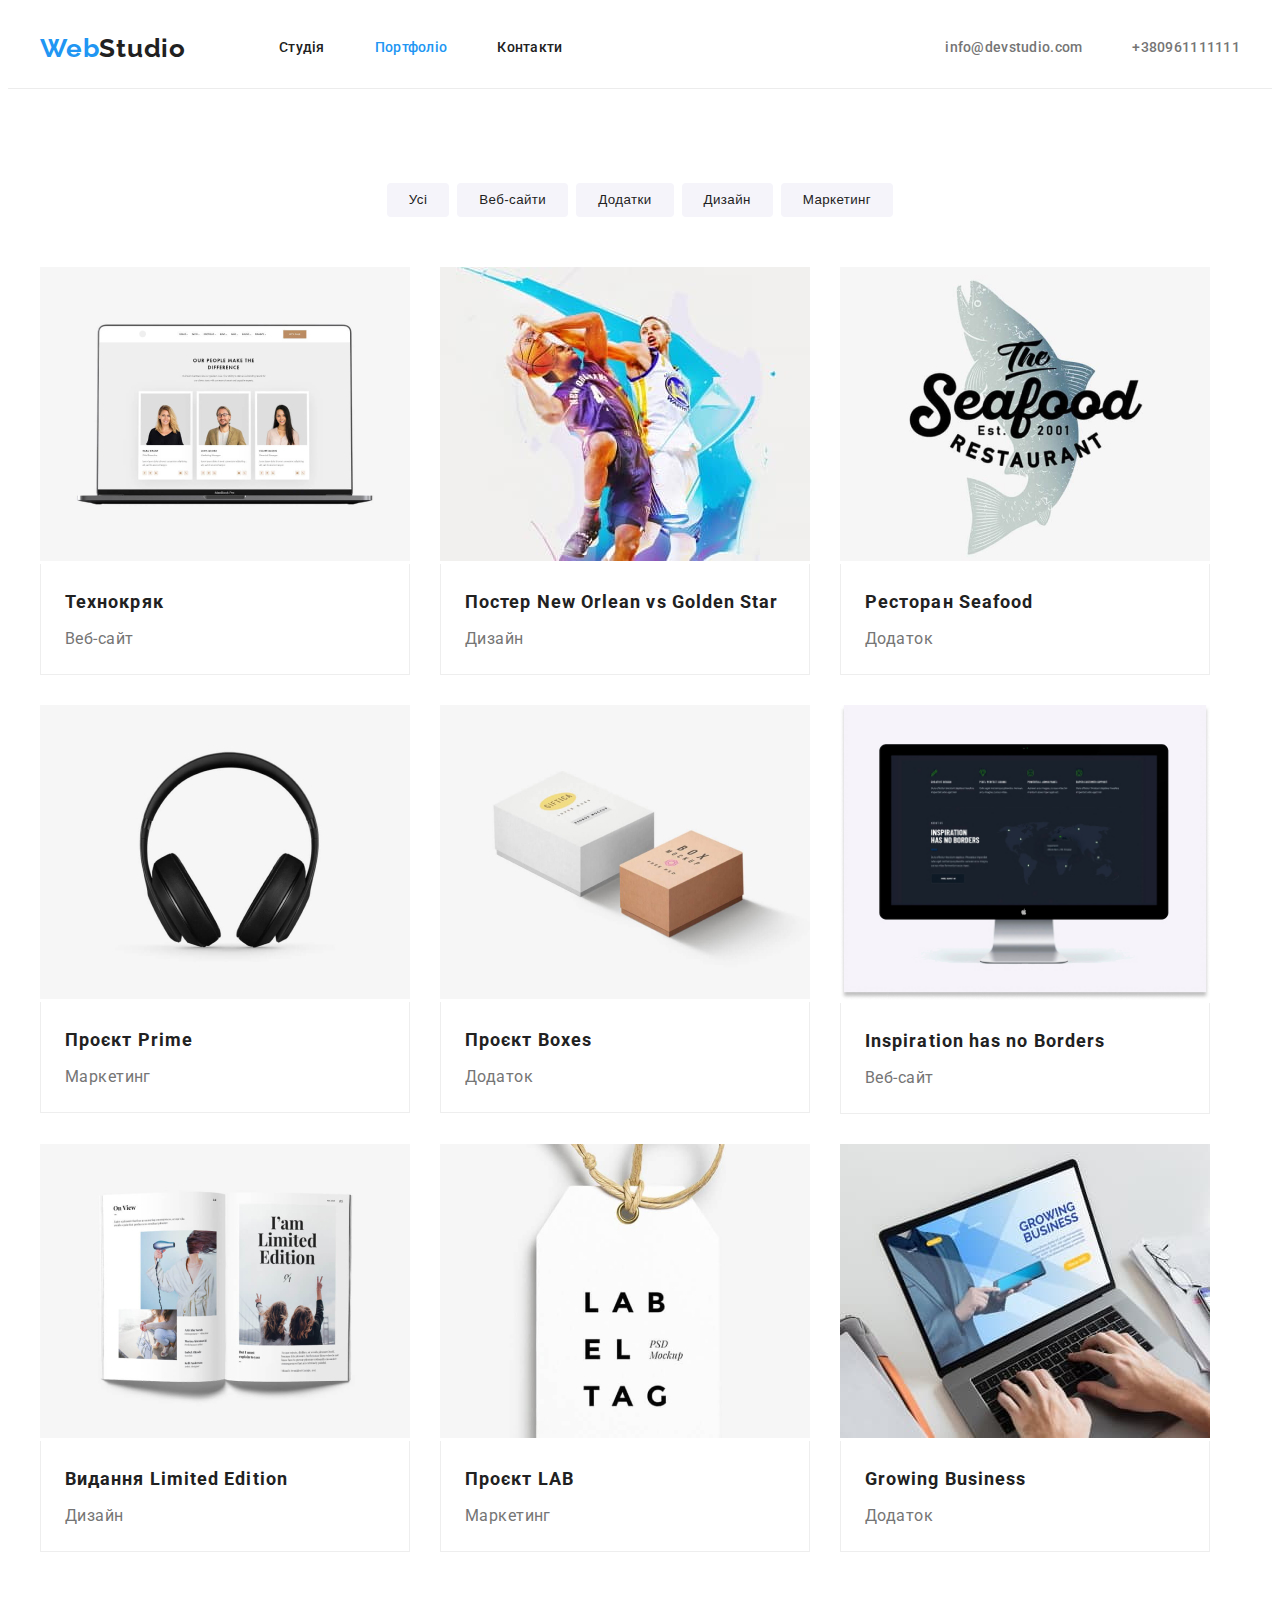
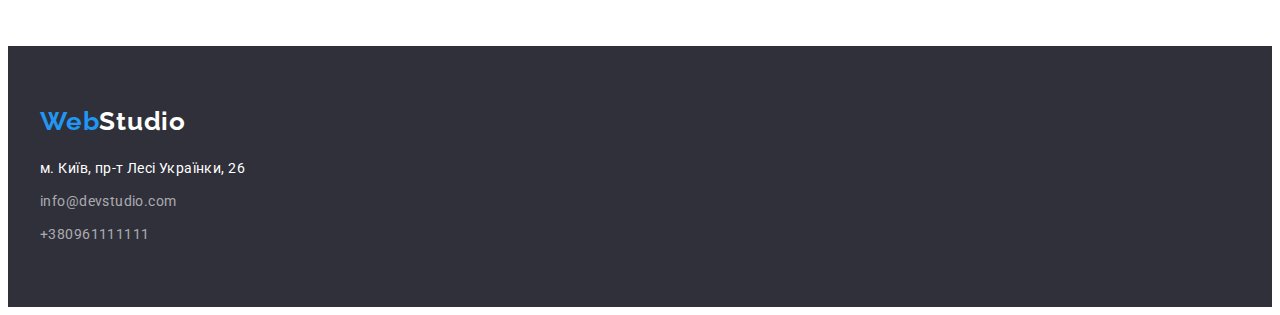
==== commit 074c273f: "доповнення" ====
--- a/portfolio.html
+++ b/portfolio.html
@@ -25,11 +25,11 @@
                     <li><a href="Портфоліо" class="link current">Портфоліо</a></li>
                     <li><a href="Контакти" class="link">Контакти</a></li>
                 </ul>
-            </nav>
                 <ul class="contact-link list">
                     <li><a href="mailto:info@devstudio.com" class="link">info@devstudio.com</a></li>
                     <li><a href="tel:+380961111111" class="link">+380961111111</a></li>
                 </ul>
+            </nav>
         </div>
     </header>
     <main>
@@ -135,7 +135,6 @@
     <footer class="footer">
         <div class="container">
             <a href="./index.html" class="logo"><span>Web</span><span class="tipo">Studio</span></a>
-    
             <address class="address">
                 <ul class="address-list">
                     <li><a href="https://www.google.com.ua/maps/place/%D0%B1%D1%83%D0%BB.+%D0%9B%D0%B5%D1%81%D0%B8+%D0%A3%D0%BA%D1%80%D0%B0%D0%B8%D0%BD%D0%BA%D0%B8,+26,+%D0%9A%D0%B8%D0%B5%D0%B2,+02000/@50.4265807,30.5383858,17z/data=!3m1!4b1!4m5!3m4!1s0x40d4cf0e033ecbe9:0x57a4dffefec77da0!8m2!3d50.4265807!4d30.5383858?hl=ru"
--- a/css/styles.css
+++ b/css/styles.css
@@ -34,8 +34,6 @@
 }
 
 .page-header {
-  display: flex;
-  align-items: center;
   border-bottom: 1px solid #ececec;
 }
 
@@ -71,6 +69,11 @@
   padding-bottom: 94px;
 }
 
+.main-nav {
+  display: flex;
+  align-items: center;
+}
+
 .nav-link,
 .contact-link {
   display: flex;
@@ -83,15 +86,13 @@
 
 
 .logo {
+  display: inline-block;
   color: var(--accent-color);
   font-family: raleway, sans-serif;
   font-size: 26px;
   font-weight: 700;
   line-height: 1.19;
   letter-spacing: 0.03em;
-  display: inline-block;
-  padding-top: 24px;
-  padding-bottom: 25px;
 }
 
 .studio {
@@ -100,10 +101,6 @@
 
 .contact-link {
   margin-left: auto;
-}
-
-.contact-link .item + .item {
-  margin-left: 50px;
 }
 
 .nav-link li:not(:first-child),
@@ -113,13 +110,12 @@
 
 .nav-link .link {
   display: block;
+  padding: 32px 0;
   font-weight: 500;
   color: var(--primary-text-color);
   line-height: 1.14;
   letter-spacing: 0.02em;
   text-decoration: none;
-  padding: 32px 0px;
-  margin-top: 0px;
 }
 
 .link {
@@ -128,7 +124,6 @@
   font-weight: 400;
   line-height: 1.14;
   letter-spacing: 0.03em;
-  margin-top: 10px;
 }
 
 .link:hover,
@@ -150,9 +145,8 @@
 }
 
 .contact-link .link {
-  display: flex;
-  padding: 20px 0px;
-  margin-top: 0px;
+  display: block;
+  padding: 32px 0;
   color: var(--title-text-color);
   font-weight: 500;
   line-height: 1.14;
@@ -177,7 +171,7 @@
 }
 
 .hero-title {
-  width: 800px;
+  max-width: 696px;
   margin-right: auto;
   margin-left: auto;
   margin-bottom: 30px; 
@@ -387,23 +381,13 @@
   background-color: var(--primary-black-color);
 }
 
-.footer .container {
-  display: block;
-  justify-content: flex-start;
-  align-content: flex-start;
-}
-
 .address-list {
- margin-top: 9px;
+  margin-top: 20px;
 }
 
 .address-list .address-mail .address-tel {
   text-decoration: none;
   font-style: normal;
-}
-
-.address {
-  margin-top: 20px;
 }
 
 .address-mail:hover,
@@ -427,14 +411,8 @@
   text-decoration: none;
 }
 
+.address-tel,
 .address-mail {
-  color: var(--title-white-color);
-  font-style: normal;
-  line-height: 1.71;
-  text-decoration: none;
-}
-
-.address-tel {
   color: var(--title-white-color);
   font-style: normal;
   line-height: 1.71;
